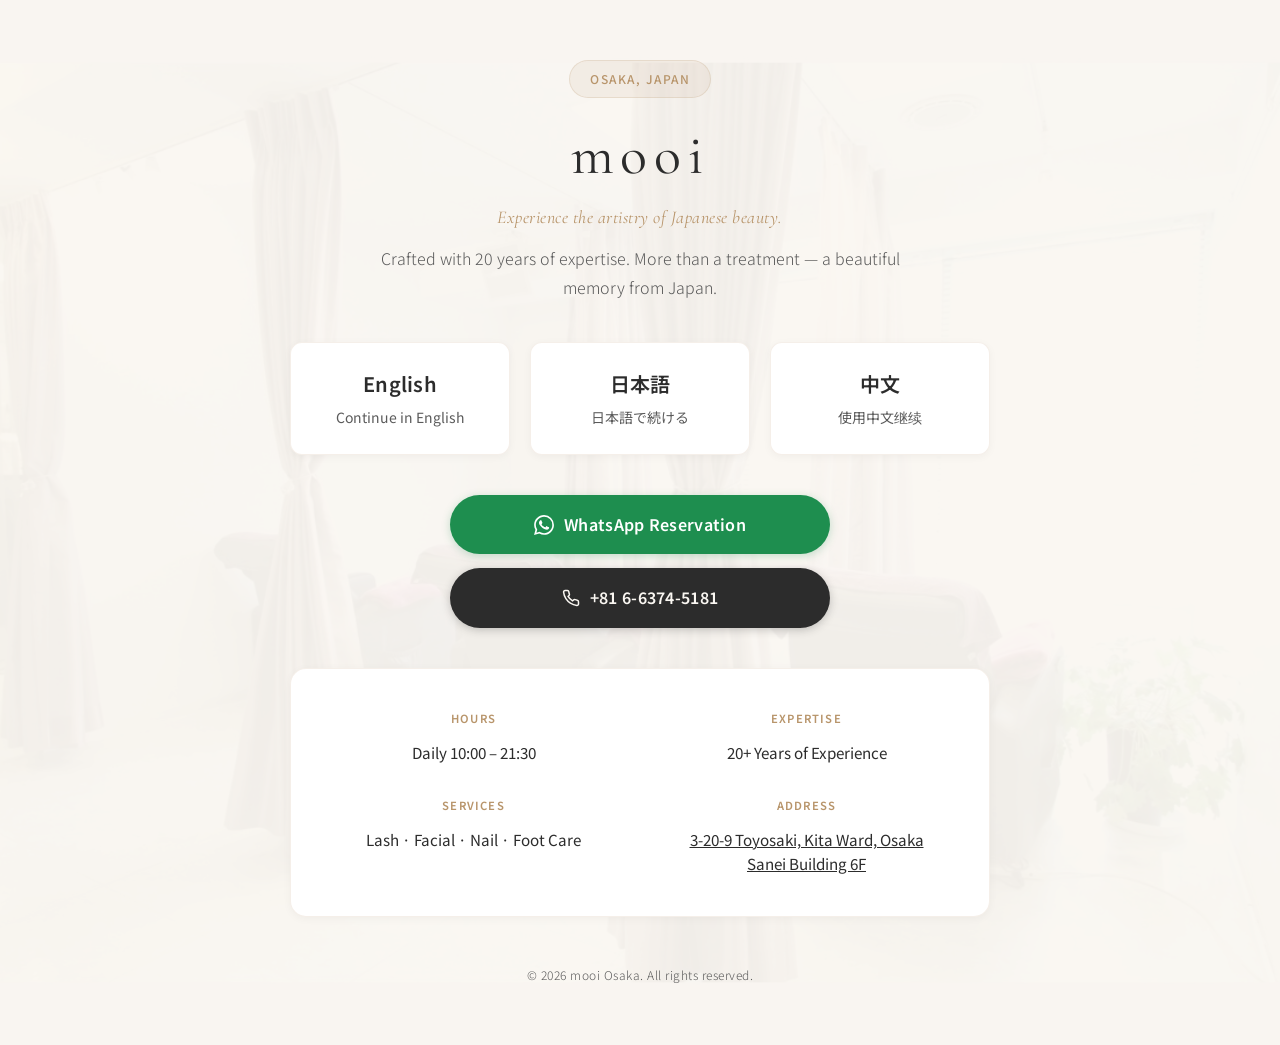
==== index.html @ b044d166 "mooi beauty salon website — initial commit - Language landing page (/) with EN/JP/CN selection - Thr" ====
<!DOCTYPE html>
<html lang="en">
<head>
  <meta charset="UTF-8">
  <meta name="viewport" content="width=device-width, initial-scale=1.0">
  <meta name="description" content="mooi — Japanese beauty salon in Osaka. Eyelash, facial, nail & foot care.">
  <title>mooi | Japanese Beauty Experience in Osaka</title>
  <link rel="preconnect" href="https://fonts.googleapis.com">
  <link rel="preconnect" href="https://fonts.gstatic.com" crossorigin>
  <link href="https://fonts.googleapis.com/css2?family=Cormorant+Garamond:ital,wght@0,400;0,500;0,600;1,400&family=Noto+Sans+JP:wght@300;400;500&family=Noto+Sans+SC:wght@300;400;500&family=Inter:wght@300;400;500;600&display=swap" rel="stylesheet">
  <link rel="stylesheet" href="styles.css">
</head>
<body>
  <main class="lang-landing">
    <div class="lang-landing-bg"></div>
    <div class="lang-landing-content">
      <!-- Brand Header -->
      <div class="lang-brand-header">
        <div class="lang-brand-badge">Osaka, Japan</div>
        <h1 class="lang-brand-name">mooi</h1>
        <p class="lang-brand-tagline">Experience the artistry of Japanese beauty.</p>
        <p class="lang-brand-sub">Crafted with 20 years of expertise. More than a treatment — a beautiful memory from Japan.</p>
      </div>

      <!-- Language Cards -->
      <div class="lang-cards">
        <a href="en/index.html" class="lang-card" aria-label="Choose English">
          <span class="lang-card-name">English</span>
          <span class="lang-card-desc">Continue in English</span>
        </a>
        <a href="jp/index.html" class="lang-card" aria-label="日本語を選択">
          <span class="lang-card-name">日本語</span>
          <span class="lang-card-desc">日本語で続ける</span>
        </a>
        <a href="cn/index.html" class="lang-card" aria-label="选择中文">
          <span class="lang-card-name">中文</span>
          <span class="lang-card-desc">使用中文继续</span>
        </a>
      </div>

      <!-- Buttons -->
      <div class="lang-buttons">
        <a href="booking.html" class="lang-btn-whatsapp">
          <svg class="lang-whatsapp-icon" viewBox="0 0 24 24" xmlns="http://www.w3.org/2000/svg">
            <path d="M17.472 14.382c-.297-.149-1.758-.867-2.03-.967-.273-.099-.471-.148-.67.15-.197.297-.767.966-.94 1.164-.173.199-.347.223-.644.075-.297-.15-1.255-.463-2.39-1.475-.884-.788-1.48-1.761-1.653-2.059-.173-.297-.018-.458.13-.606.134-.133.298-.347.446-.52.149-.174.198-.298.298-.497.099-.198.05-.371-.025-.52-.075-.149-.669-1.612-.916-2.207-.242-.579-.487-.5-.669-.51-.173-.008-.371-.01-.57-.01-.198 0-.52.074-.792.372-.272.297-1.04 1.016-1.04 2.479 0 1.462 1.065 2.875 1.213 3.074.149.198 2.096 3.2 5.077 4.487.709.306 1.262.489 1.694.625.712.227 1.36.195 1.871.118.571-.085 1.758-.719 2.006-1.413.248-.694.248-1.289.173-1.413-.074-.124-.272-.198-.57-.347m-5.421 7.403h-.004a9.87 9.87 0 01-5.031-1.378l-.361-.214-3.741.982.998-3.648-.235-.374a9.86 9.86 0 01-1.51-5.26c.001-5.45 4.436-9.884 9.888-9.884 2.64 0 5.122 1.03 6.988 2.898a9.825 9.825 0 012.893 6.994c-.003 5.45-4.437 9.884-9.885 9.884m8.413-18.297A11.815 11.815 0 0012.05 0C5.495 0 .16 5.335.157 11.892c0 2.096.547 4.142 1.588 5.945L.057 24l6.305-1.654a11.882 11.882 0 005.683 1.448h.005c6.554 0 11.89-5.335 11.893-11.893a11.821 11.821 0 00-3.48-8.413Z"/>
          </svg>
          <span>WhatsApp Reservation</span>
        </a>
        <a href="tel:+81663745181" class="lang-btn-phone">
          <svg class="lang-phone-icon" viewBox="0 0 24 24" fill="none" stroke="currentColor" stroke-width="2">
            <path d="M22 16.92v3a2 2 0 01-2.18 2 19.79 19.79 0 01-8.63-3.07 19.5 19.5 0 01-6-6 19.79 19.79 0 01-3.07-8.67A2 2 0 014.11 2h3a2 2 0 012 1.72c.127.96.361 1.903.7 2.81a2 2 0 01-.45 2.11L8.09 9.91a16 16 0 006 6l1.27-1.27a2 2 0 012.11-.45c.907.339 1.85.573 2.81.7A2 2 0 0122 16.92z"/>
          </svg>
          <span>+81 6-6374-5181</span>
        </a>
      </div>

      <!-- Store Info -->
      <div class="lang-store-info">
        <div class="lang-store-card">
          <div class="lang-store-grid">
            <div class="lang-store-item">
              <span class="lang-store-label">Hours</span>
              <span class="lang-store-text">Daily 10:00 – 21:30</span>
            </div>
            <div class="lang-store-item">
              <span class="lang-store-label">Expertise</span>
              <span class="lang-store-text">20+ Years of Experience</span>
            </div>
            <div class="lang-store-item">
              <span class="lang-store-label">Services</span>
              <span class="lang-store-text">Lash · Facial · Nail · Foot Care</span>
            </div>
            <div class="lang-store-item">
              <span class="lang-store-label">Address</span>
              <span class="lang-store-text"><a href="https://maps.app.goo.gl/LRA9g748Cib7dJYz8" target="_blank" rel="noopener">3-20-9 Toyosaki, Kita Ward, Osaka<br>Sanei Building 6F</a></span>
            </div>
          </div>
        </div>
      </div>

      <!-- Footer -->
      <div class="lang-footer">
        <p class="lang-footer-text">&copy; 2026 mooi Osaka. All rights reserved.</p>
      </div>
    </div>
  </main>
</body>
</html>
---- styles.css ----
/* ========================================
   mooi — Japanese Beauty Salon
   ======================================== */

:root {
  --cream: #faf7f2;
  --cream-dark: #f0ebe3;
  --blush: #e8d5d0;
  --blush-deep: #d4b8b0;
  --charcoal: #2c2c2c;
  --charcoal-light: #5a5a5a;
  --gold: #b8956b;
  --gold-light: #d4b896;
  --white: #ffffff;

  --font-display: "Cormorant Garamond", "Noto Sans JP", serif;
  --font-body: "Noto Sans JP", sans-serif;

  --space-xs: 0.5rem;
  --space-sm: 1rem;
  --space-md: 1.5rem;
  --space-lg: 2.5rem;
  --space-xl: 4rem;
  --space-2xl: 6rem;

  --radius: 2px;
  --transition: 0.3s ease;
  --header-h: 72px;
}

*,
*::before,
*::after {
  box-sizing: border-box;
  margin: 0;
  padding: 0;
}

html {
  scroll-behavior: smooth;
  scroll-padding-top: var(--header-h);
}

body {
  font-family: var(--font-body);
  font-weight: 300;
  font-size: 0.9375rem;
  line-height: 1.7;
  color: var(--charcoal);
  background: var(--cream);
  -webkit-font-smoothing: antialiased;
}

img {
  max-width: 100%;
  display: block;
}

a {
  color: inherit;
  text-decoration: none;
  transition: color var(--transition);
}

ul {
  list-style: none;
}

.container {
  width: min(1120px, 92vw);
  margin-inline: auto;
}

/* ---- Header ---- */

.header {
  position: fixed;
  top: 0;
  left: 0;
  right: 0;
  z-index: 100;
  height: var(--header-h);
  background: rgba(250, 247, 242, 0.92);
  backdrop-filter: blur(12px);
  border-bottom: 1px solid transparent;
  transition: border-color var(--transition), box-shadow var(--transition);
}

.header.scrolled {
  border-color: rgba(184, 149, 107, 0.15);
  box-shadow: 0 1px 20px rgba(44, 44, 44, 0.04);
}

.nav {
  display: flex;
  align-items: center;
  justify-content: space-between;
  height: 100%;
}

.logo {
  font-family: var(--font-display);
  font-size: 1.75rem;
  font-weight: 500;
  letter-spacing: 0.12em;
  color: var(--charcoal);
}

.nav-menu {
  display: flex;
  align-items: center;
  gap: 2rem;
}

.nav-links {
  display: flex;
  gap: 2rem;
}

.lang-switch {
  display: flex;
  align-items: center;
  gap: 0.5rem;
}

.lang-switch a {
  font-size: 0.6875rem;
  letter-spacing: 0.06em;
  color: var(--charcoal-light);
  padding: 0.25rem 0.5rem;
  border-radius: 1px;
  transition: all var(--transition);
}

.lang-switch a:hover {
  color: var(--gold);
}

.lang-switch a.active {
  color: var(--gold);
  background: rgba(184, 149, 107, 0.1);
}

html[lang="zh-CN"] {
  --font-body: "Noto Sans SC", "Noto Sans JP", sans-serif;
}

.nav-links a {
  font-size: 0.8125rem;
  letter-spacing: 0.08em;
  text-transform: uppercase;
  color: var(--charcoal-light);
  position: relative;
}

.nav-links a::after {
  content: "";
  position: absolute;
  bottom: -4px;
  left: 0;
  width: 0;
  height: 1px;
  background: var(--gold);
  transition: width var(--transition);
}

.nav-links a:hover {
  color: var(--charcoal);
}

.nav-links a:hover::after {
  width: 100%;
}

.nav-toggle {
  display: none;
  flex-direction: column;
  gap: 6px;
  background: none;
  border: none;
  cursor: pointer;
  padding: 4px;
}

.nav-toggle span {
  display: block;
  width: 24px;
  height: 1px;
  background: var(--charcoal);
  transition: transform var(--transition), opacity var(--transition);
}

.nav-toggle.active span:first-child {
  transform: translateY(3.5px) rotate(45deg);
}

.nav-toggle.active span:last-child {
  transform: translateY(-3.5px) rotate(-45deg);
}

/* ---- Hero Carousel ---- */

.hero {
  position: relative;
  min-height: 100vh;
  display: flex;
  align-items: center;
  justify-content: center;
  overflow: hidden;
}

.hero-carousel {
  position: absolute;
  inset: 0;
}

.hero-slide {
  position: absolute;
  inset: 0;
  background-size: cover;
  background-position: center;
  background-repeat: no-repeat;
  opacity: 0;
  transition: opacity 1.2s ease-in-out;
}

.hero-slide.active {
  opacity: 1;
}

.hero-slide::after {
  content: "";
  position: absolute;
  inset: 0;
  background:
    radial-gradient(ellipse at 70% 20%, rgba(232, 213, 208, 0.45) 0%, transparent 60%),
    radial-gradient(ellipse at 20% 80%, rgba(184, 149, 107, 0.1) 0%, transparent 50%),
    linear-gradient(180deg, rgba(250, 247, 242, 0.85) 0%, rgba(240, 235, 227, 0.75) 100%);
}

.hero-grid-overlay {
  position: absolute;
  inset: 0;
  z-index: 1;
  pointer-events: none;
  background-image:
    linear-gradient(rgba(184, 149, 107, 0.03) 1px, transparent 1px),
    linear-gradient(90deg, rgba(184, 149, 107, 0.03) 1px, transparent 1px);
  background-size: 60px 60px;
}

.hero-dots {
  position: absolute;
  bottom: 5rem;
  left: 50%;
  transform: translateX(-50%);
  display: flex;
  gap: 0.625rem;
  z-index: 2;
}

.hero-dot {
  width: 8px;
  height: 8px;
  border-radius: 50%;
  background: rgba(184, 149, 107, 0.35);
  border: none;
  cursor: pointer;
  transition: background 0.3s ease, transform 0.3s ease;
  padding: 0;
}

.hero-dot.active {
  background: var(--gold);
  transform: scale(1.3);
}

@keyframes heroZoom {
  0% { transform: scale(1); }
  100% { transform: scale(1.08); }
}

.hero-content {
  position: relative;
  text-align: center;
  padding: calc(var(--header-h) + var(--space-xl)) var(--space-sm) var(--space-xl);
}

.hero-tag {
  font-size: 0.75rem;
  letter-spacing: 0.25em;
  text-transform: uppercase;
  color: var(--gold);
  margin-bottom: var(--space-md);
}

.hero h1 {
  font-family: var(--font-display);
  font-size: clamp(2.5rem, 6vw, 4.25rem);
  font-weight: 400;
  line-height: 1.15;
  letter-spacing: 0.02em;
  margin-bottom: var(--space-md);
}

.hero-sub {
  font-size: clamp(0.875rem, 2vw, 1rem);
  color: var(--charcoal-light);
  max-width: 480px;
  margin: 0 auto var(--space-lg);
  line-height: 1.8;
}

.btn {
  display: inline-block;
  padding: 0.875rem 2.25rem;
  font-family: var(--font-body);
  font-size: 0.75rem;
  font-weight: 400;
  letter-spacing: 0.15em;
  text-transform: uppercase;
  border: 1px solid transparent;
  cursor: pointer;
  transition: all var(--transition);
}

.btn-primary {
  background: var(--charcoal);
  color: var(--cream);
  border-color: var(--charcoal);
}

.btn-primary:hover {
  background: transparent;
  color: var(--charcoal);
}

.btn-outline {
  background: transparent;
  color: var(--charcoal);
  border-color: var(--charcoal);
}

.btn-outline:hover {
  background: var(--charcoal);
  color: var(--cream);
}

.hero-scroll {
  position: absolute;
  bottom: 2rem;
  left: 50%;
  transform: translateX(-50%);
  display: flex;
  flex-direction: column;
  align-items: center;
  gap: 0.75rem;
}

.hero-scroll span {
  font-size: 0.625rem;
  letter-spacing: 0.2em;
  text-transform: uppercase;
  color: var(--charcoal-light);
}

.scroll-line {
  width: 1px;
  height: 40px;
  background: linear-gradient(to bottom, var(--gold), transparent);
  animation: scrollPulse 2s ease-in-out infinite;
}

@keyframes scrollPulse {
  0%, 100% { opacity: 0.3; transform: scaleY(0.6); }
  50% { opacity: 1; transform: scaleY(1); }
}

/* ---- Sections ---- */

.section {
  padding: var(--space-2xl) 0;
}

.section-alt {
  background: var(--cream-dark);
}

.section-label {
  font-size: 0.75rem;
  letter-spacing: 0.2em;
  text-transform: uppercase;
  color: var(--gold);
  margin-bottom: var(--space-sm);
}

.section-header {
  text-align: center;
  margin-bottom: var(--space-xl);
}

.section-header h2 {
  font-family: var(--font-display);
  font-size: clamp(2rem, 4vw, 2.75rem);
  font-weight: 400;
  letter-spacing: 0.02em;
}

.section-sub {
  margin-top: var(--space-sm);
  color: var(--charcoal-light);
  font-style: italic;
  font-family: var(--font-display);
  font-size: 1.125rem;
}

/* ---- Intro ---- */

.intro-grid {
  display: grid;
  grid-template-columns: 1fr 1fr;
  gap: var(--space-xl);
  align-items: center;
}

.intro-text h2 {
  font-family: var(--font-display);
  font-size: clamp(1.75rem, 3vw, 2.25rem);
  font-weight: 400;
  line-height: 1.3;
  margin-bottom: var(--space-md);
}

.intro-text p {
  color: var(--charcoal-light);
  margin-bottom: var(--space-sm);
}

.intro-jp {
  font-size: 0.875rem;
  color: var(--charcoal-light);
  opacity: 0.85;
  padding-left: var(--space-sm);
  border-left: 2px solid var(--blush);
}

.intro-features {
  display: flex;
  flex-direction: column;
  gap: var(--space-md);
}

.feature {
  display: flex;
  align-items: baseline;
  gap: var(--space-md);
  padding: var(--space-md) var(--space-lg);
  background: var(--white);
  border-left: 3px solid var(--gold);
}

.feature-num {
  font-family: var(--font-display);
  font-size: 2.5rem;
  font-weight: 400;
  color: var(--gold);
  line-height: 1;
}

.feature-label {
  font-size: 0.8125rem;
  letter-spacing: 0.06em;
  color: var(--charcoal-light);
}

/* ---- Environment Carousel ---- */

.env-carousel-section {
  padding: var(--space-2xl) 0;
  background: var(--cream-dark);
}

.env-carousel {
  position: relative;
  overflow: hidden;
  border: 1px solid rgba(184, 149, 107, 0.12);
}

.env-carousel-track {
  display: flex;
  transition: transform 0.6s ease;
}

.env-carousel-slide {
  min-width: 100%;
  aspect-ratio: 16 / 9;
  max-height: 520px;
}

.env-carousel-slide img {
  width: 100%;
  height: 100%;
  object-fit: cover;
}

.env-carousel-nav {
  display: flex;
  align-items: center;
  justify-content: center;
  gap: 1rem;
  margin-top: 1.25rem;
}

.env-carousel-btn {
  width: 40px;
  height: 40px;
  border-radius: 50%;
  border: 1px solid rgba(184, 149, 107, 0.3);
  background: var(--white);
  color: var(--charcoal);
  font-size: 1rem;
  cursor: pointer;
  display: flex;
  align-items: center;
  justify-content: center;
  transition: all 0.3s ease;
}

.env-carousel-btn:hover {
  background: var(--gold);
  color: var(--white);
  border-color: var(--gold);
}

.env-dots {
  display: flex;
  gap: 0.5rem;
}

.env-dot {
  width: 8px;
  height: 8px;
  border-radius: 50%;
  background: rgba(184, 149, 107, 0.3);
  border: none;
  cursor: pointer;
  padding: 0;
  transition: background 0.3s ease, transform 0.3s ease;
}

.env-dot.active {
  background: var(--gold);
  transform: scale(1.3);
}

/* ---- Service Cards ---- */

.service-grid {
  display: grid;
  grid-template-columns: repeat(3, 1fr);
  gap: var(--space-md);
}

.service-grid-2 {
  grid-template-columns: repeat(2, 1fr);
  max-width: 760px;
  margin-inline: auto;
}

.service-card {
  position: relative;
  background: var(--white);
  padding: var(--space-lg);
  border: 1px solid rgba(184, 149, 107, 0.12);
  transition: transform var(--transition), box-shadow var(--transition);
}

.service-card:hover {
  transform: translateY(-4px);
  box-shadow: 0 12px 40px rgba(44, 44, 44, 0.06);
}

.service-card.featured {
  border-color: var(--gold);
  background: linear-gradient(135deg, var(--white) 0%, rgba(232, 213, 208, 0.15) 100%);
}

.badge {
  position: absolute;
  top: -0.625rem;
  left: var(--space-md);
  background: var(--gold);
  color: var(--white);
  font-size: 0.625rem;
  letter-spacing: 0.1em;
  text-transform: uppercase;
  padding: 0.25rem 0.75rem;
}

.service-card-header {
  margin-bottom: var(--space-sm);
  padding-bottom: var(--space-sm);
  border-bottom: 1px solid rgba(184, 149, 107, 0.15);
}

.service-card-header h3 {
  font-family: var(--font-display);
  font-size: 1.375rem;
  font-weight: 500;
  margin-bottom: 0.375rem;
}

.price {
  font-family: var(--font-display);
  font-size: 1.25rem;
  color: var(--gold);
  letter-spacing: 0.02em;
}

.price-sub {
  font-family: var(--font-display);
  font-size: 0.9375rem;
  color: var(--charcoal-light);
  margin-top: 0.125rem;
}

.price-group .price {
  margin-bottom: 0;
}

.service-desc {
  font-size: 0.875rem;
  color: var(--charcoal-light);
  margin-bottom: var(--space-md);
  line-height: 1.65;
}

.includes {
  display: flex;
  flex-direction: column;
  gap: 0.5rem;
}

.includes li {
  font-size: 0.8125rem;
  color: var(--charcoal-light);
  padding-left: 1.25rem;
  position: relative;
}

.includes li::before {
  content: "—";
  position: absolute;
  left: 0;
  color: var(--blush-deep);
}

.includes li.gift {
  color: var(--gold);
  font-weight: 400;
}

.includes li.gift::before {
  content: "★";
  color: var(--gold);
}

.includes-inline {
  flex-direction: row;
  flex-wrap: wrap;
  gap: 0.5rem 1.5rem;
}

.subsection {
  margin-top: var(--space-xl);
}

.subsection-title {
  font-family: var(--font-display);
  font-size: 1.5rem;
  font-weight: 400;
  text-align: center;
  margin-bottom: var(--space-md);
  color: var(--charcoal-light);
}

.service-card-wide {
  max-width: 640px;
  margin-inline: auto;
}

/* ---- Visit ---- */

.visit {
  background: var(--charcoal);
  color: var(--cream);
}

.visit .section-label {
  color: var(--gold-light);
}

.visit h2 {
  font-family: var(--font-display);
  font-size: clamp(1.75rem, 3vw, 2.25rem);
  font-weight: 400;
  margin-bottom: var(--space-lg);
}

.visit-grid {
  display: grid;
  grid-template-columns: 1fr 1fr;
  gap: var(--space-xl);
  align-items: start;
  min-width: 0;
}

.visit-grid > * {
  min-width: 0;
}

.visit-details {
  display: flex;
  flex-direction: column;
  gap: var(--space-lg);
  margin-bottom: var(--space-lg);
}

.visit-item h4 {
  font-size: 0.6875rem;
  letter-spacing: 0.15em;
  text-transform: uppercase;
  color: var(--gold-light);
  margin-bottom: 0.5rem;
}

.visit-item p {
  font-size: 0.9375rem;
  line-height: 1.7;
  color: rgba(250, 247, 242, 0.85);
}

.visit-en {
  font-size: 0.8125rem !important;
  opacity: 0.6;
  margin-top: 0.375rem;
}

.visit-item a {
  color: var(--cream);
  border-bottom: 1px solid rgba(250, 247, 242, 0.3);
}

.visit-item a:hover {
  color: var(--gold-light);
  border-color: var(--gold-light);
}

.visit .btn-outline {
  color: var(--cream);
  border-color: rgba(250, 247, 242, 0.4);
}

.visit .btn-outline:hover {
  background: var(--cream);
  color: var(--charcoal);
  border-color: var(--cream);
}

.visit-map {
  aspect-ratio: 4 / 3;
  min-height: 320px;
  max-width: 100%;
  overflow: hidden;
  background: rgba(250, 247, 242, 0.05);
  border: 1px solid rgba(250, 247, 242, 0.1);
}

.visit-map iframe {
  width: 100%;
  height: 100%;
  filter: grayscale(30%) contrast(1.05);
}

/* ---- Footer ---- */

.footer {
  padding: var(--space-lg) 0;
  background: #1a1a1a;
  text-align: center;
}

.footer-inner {
  display: flex;
  flex-direction: column;
  align-items: center;
  gap: var(--space-xs);
}

.footer .logo {
  color: var(--cream);
  font-size: 1.5rem;
}

.footer-tagline {
  font-family: var(--font-display);
  font-style: italic;
  font-size: 0.9375rem;
  color: rgba(250, 247, 242, 0.5);
}

.footer-copy {
  font-size: 0.75rem;
  color: rgba(250, 247, 242, 0.3);
  margin-top: var(--space-sm);
}

/* ---- Responsive ---- */

@media (max-width: 900px) {
  .service-grid {
    grid-template-columns: 1fr;
    max-width: 480px;
    margin-inline: auto;
  }

  .service-grid-2 {
    grid-template-columns: 1fr;
  }

  .intro-grid,
  .visit-grid {
    grid-template-columns: 1fr;
  }

  .visit-map {
    order: -1;
    min-height: 240px;
    max-width: 100%;
    width: 100%;
  }

  .visit-map iframe {
    width: 100%;
    height: 100%;
  }

  .env-carousel-slide {
    aspect-ratio: 4 / 3;
    max-height: 360px;
  }
}

@media (max-width: 640px) {
  :root {
    --space-2xl: 4rem;
  }

  .hero-scroll {
    display: none;
  }

  .hero-dots {
    bottom: 3.5rem;
  }

  .nav-toggle {
    display: flex;
  }

  .nav-menu {
    position: fixed;
    top: var(--header-h);
    left: 0;
    right: 0;
    flex-direction: column;
    background: rgba(250, 247, 242, 0.98);
    backdrop-filter: blur(12px);
    padding: var(--space-lg) 0;
    gap: var(--space-md);
    transform: translateY(-120%);
    opacity: 0;
    transition: transform var(--transition), opacity var(--transition);
    border-bottom: 1px solid rgba(184, 149, 107, 0.15);
  }

  .nav-menu.open {
    transform: translateY(0);
    opacity: 1;
  }

  .nav-links {
    flex-direction: column;
    align-items: center;
    gap: var(--space-md);
  }

  .intro-features {
    flex-direction: row;
    flex-wrap: wrap;
  }

  .feature {
    flex: 1 1 calc(50% - var(--space-sm));
    flex-direction: column;
    gap: var(--space-xs);
    padding: var(--space-sm);
  }

  .feature-num {
    font-size: 1.75rem;
  }

  .env-carousel-slide {
    aspect-ratio: 3 / 4;
    max-height: 320px;
  }

  .env-carousel-btn {
    width: 34px;
    height: 34px;
  }

  .whatsapp-btn {
    bottom: 6.5rem;
    right: 1rem;
    width: 46px;
    height: 46px;
  }

  .back-to-top {
    bottom: 1rem;
    right: 1rem;
    width: 38px;
    height: 38px;
  }

  .service-card {
    padding: var(--space-md);
  }
}

/* ---- Language Landing ---- */

.lang-landing {
  position: relative;
  min-height: 100vh;
  display: flex;
  align-items: center;
  justify-content: center;
  padding: 60px 20px;
  background: var(--cream);
}

.lang-landing-bg {
  position: absolute;
  inset: 0;
  background: url(assets/images/interior-salon-01.jpg) center/cover no-repeat;
  opacity: 0.04;
  z-index: 0;
}

.lang-landing-content {
  position: relative;
  z-index: 1;
  width: 100%;
  max-width: 900px;
  display: flex;
  flex-direction: column;
  align-items: center;
  gap: 2.5rem;
  animation: langFadeInUp 0.8s ease-out;
}

@keyframes langFadeInUp {
  from { opacity: 0; transform: translateY(20px); }
  to   { opacity: 1; transform: translateY(0); }
}

/* Brand Header */
.lang-brand-header {
  text-align: center;
  width: 100%;
  animation: langFadeInUp 0.8s ease-out 0.2s both;
}

.lang-brand-badge {
  display: inline-flex;
  align-items: center;
  background: rgba(184, 149, 107, 0.1);
  border: 1px solid rgba(184, 149, 107, 0.2);
  border-radius: 50px;
  padding: 8px 20px;
  margin-bottom: 1.5rem;
  font-size: 0.75rem;
  color: var(--gold);
  font-weight: 500;
  letter-spacing: 1.5px;
  text-transform: uppercase;
}

.lang-brand-name {
  font-family: var(--font-display);
  font-size: clamp(2.5rem, 6vw, 3.5rem);
  font-weight: 400;
  letter-spacing: 0.12em;
  color: var(--charcoal);
  margin-bottom: 0.75rem;
  line-height: 1.2;
}

.lang-brand-tagline {
  font-family: var(--font-display);
  font-style: italic;
  font-size: clamp(0.9375rem, 2vw, 1.125rem);
  font-weight: 400;
  color: var(--gold);
  letter-spacing: 0.5px;
  margin-bottom: 0.75rem;
}

.lang-brand-sub {
  font-size: clamp(0.875rem, 1.5vw, 1rem);
  font-weight: 300;
  color: var(--charcoal-light);
  line-height: 1.8;
  max-width: 520px;
  margin-left: auto;
  margin-right: auto;
}

/* Language Cards */
.lang-cards {
  display: grid;
  grid-template-columns: repeat(3, 1fr);
  gap: 1.25rem;
  width: 100%;
  max-width: 700px;
  animation: langFadeInUp 0.8s ease-out 0.4s both;
}

.lang-card {
  background: var(--white);
  border: 1px solid rgba(184, 149, 107, 0.15);
  border-radius: 12px;
  padding: 1.5rem;
  text-align: center;
  text-decoration: none;
  color: var(--charcoal);
  transition: all 0.3s ease;
  cursor: pointer;
  display: flex;
  flex-direction: column;
  align-items: center;
  justify-content: center;
  min-height: 110px;
  box-shadow: 0 2px 8px rgba(0,0,0,0.04);
}

.lang-card:hover {
  transform: translateY(-3px);
  border-color: var(--gold);
  box-shadow: 0 8px 24px rgba(0,0,0,0.08);
}

.lang-card:active {
  transform: translateY(-1px);
}

.lang-card-name {
  font-size: 1.25rem;
  font-weight: 600;
  letter-spacing: 0.3px;
  margin-bottom: 0.35rem;
  color: var(--charcoal);
}

.lang-card-desc {
  font-size: 0.875rem;
  font-weight: 400;
  color: var(--charcoal-light);
}

/* Buttons */
.lang-buttons {
  width: 100%;
  max-width: 700px;
  display: flex;
  flex-direction: column;
  align-items: center;
  gap: 0.875rem;
  animation: langFadeInUp 0.8s ease-out 0.6s both;
}

.lang-btn-whatsapp,
.lang-btn-phone {
  display: inline-flex;
  align-items: center;
  justify-content: center;
  gap: 10px;
  padding: 16px 36px;
  border-radius: 50px;
  text-decoration: none;
  font-size: 1rem;
  font-weight: 600;
  transition: all 0.3s ease;
  white-space: nowrap;
  letter-spacing: 0.3px;
  width: 100%;
  max-width: 380px;
}

.lang-btn-whatsapp {
  background: #1E8E4F;
  color: #fff;
  box-shadow: 0 2px 8px rgba(30,142,79,0.25);
}

.lang-btn-whatsapp:hover {
  transform: translateY(-2px);
  box-shadow: 0 4px 16px rgba(30,142,79,0.35);
  background: #20A05A;
}

.lang-whatsapp-icon {
  width: 20px;
  height: 20px;
  fill: currentColor;
  flex-shrink: 0;
}

.lang-btn-phone {
  background: var(--charcoal);
  color: var(--cream);
  box-shadow: 0 2px 8px rgba(44,44,44,0.25);
}

.lang-btn-phone:hover {
  transform: translateY(-2px);
  box-shadow: 0 4px 16px rgba(44,44,44,0.35);
  background: #3a3a3a;
}

.lang-phone-icon {
  width: 18px;
  height: 18px;
  flex-shrink: 0;
}

/* Store Info Card */
.lang-store-info {
  width: 100%;
  max-width: 700px;
  animation: langFadeInUp 0.8s ease-out 0.8s both;
}

.lang-store-card {
  background: var(--white);
  border: 1px solid rgba(184, 149, 107, 0.15);
  border-radius: 16px;
  padding: 2.5rem 2rem;
  box-shadow: 0 2px 8px rgba(0,0,0,0.04);
  transition: all 0.3s ease;
}

.lang-store-card:hover {
  transform: translateY(-2px);
  box-shadow: 0 8px 24px rgba(0,0,0,0.08);
  border-color: var(--gold);
}

.lang-store-grid {
  display: grid;
  grid-template-columns: repeat(2, 1fr);
  gap: 2rem;
}

.lang-store-item {
  display: flex;
  flex-direction: column;
  gap: 0.5rem;
  text-align: center;
}

.lang-store-label {
  font-size: 0.7rem;
  font-weight: 600;
  color: var(--gold);
  letter-spacing: 1.2px;
  text-transform: uppercase;
  margin-bottom: 0.25rem;
}

.lang-store-text {
  font-size: 0.95rem;
  color: var(--charcoal);
  font-weight: 400;
  line-height: 1.6;
}

.lang-store-text a {
  color: var(--charcoal);
  text-decoration: underline;
  transition: color 0.3s;
}

.lang-store-text a:hover {
  color: var(--gold);
}

/* Footer */
.lang-footer {
  width: 100%;
  max-width: 700px;
  text-align: center;
  padding-top: 0.5rem;
  animation: langFadeInUp 0.8s ease-out 1s both;
}

.lang-footer-text {
  font-size: 0.75rem;
  color: var(--charcoal-light);
  font-weight: 300;
  letter-spacing: 0.5px;
}

/* ---- Booking Button (Service Cards) ---- */

.btn-booking {
  display: inline-flex;
  align-items: center;
  justify-content: center;
  gap: 8px;
  width: 100%;
  padding: 12px 20px;
  margin-top: var(--space-md);
  background: #1E8E4F;
  color: #fff;
  border: none;
  border-radius: 50px;
  font-family: var(--font-body);
  font-size: 0.8125rem;
  font-weight: 500;
  letter-spacing: 0.05em;
  cursor: pointer;
  text-decoration: none;
  transition: all 0.3s ease;
  box-shadow: 0 2px 8px rgba(30,142,79,0.2);
}

.btn-booking:hover {
  background: #20A05A;
  transform: translateY(-2px);
  box-shadow: 0 4px 16px rgba(30,142,79,0.3);
}

.btn-booking svg {
  width: 18px;
  height: 18px;
  fill: currentColor;
  flex-shrink: 0;
}

/* ---- Language Landing Responsive ---- */

@media (max-width: 768px) {
  .lang-landing {
    padding: 50px 20px;
  }

  .lang-landing-content {
    gap: 2rem;
  }

  .lang-cards {
    grid-template-columns: 1fr;
    gap: 1rem;
    max-width: 380px;
  }

  .lang-card {
    padding: 1.25rem 1.5rem;
    min-height: 100px;
  }

  .lang-store-card {
    padding: 2rem 1.5rem;
  }

  .lang-store-grid {
    grid-template-columns: 1fr;
    gap: 1.5rem;
  }

  .lang-btn-whatsapp,
  .lang-btn-phone {
    max-width: 100%;
  }
}

@media (max-width: 568px) {
  .lang-landing {
    padding: 40px 15px;
  }

  .lang-landing-content {
    gap: 1.75rem;
  }

  .lang-brand-badge {
    font-size: 0.7rem;
    padding: 6px 16px;
  }

  .lang-brand-sub {
    font-size: 0.9rem;
    padding: 0 10px;
  }

  .lang-card {
    padding: 1.15rem 1.2rem;
    min-height: 90px;
  }

  .lang-card-name {
    font-size: 1.15rem;
  }

  .lang-card-desc {
    font-size: 0.8rem;
  }

  .lang-store-card {
    padding: 1.75rem 1.25rem;
  }

  .lang-store-grid {
    gap: 1.25rem;
  }

  .lang-store-text {
    font-size: 0.9rem;
  }

  .lang-btn-whatsapp,
  .lang-btn-phone {
    padding: 14px 28px;
    font-size: 0.95rem;
  }
}

/* Touch device optimization */
@media (hover: none) and (pointer: coarse) {
  .lang-card:hover {
    transform: none;
  }

  .lang-card:active {
    transform: scale(0.98);
    border-color: var(--gold);
  }

  .lang-btn-whatsapp:hover,
  .lang-btn-phone:hover {
    transform: none;
  }

  .lang-btn-whatsapp:active,
  .lang-btn-phone:active {
    transform: scale(0.97);
  }
}

/* ---- WhatsApp Button ---- */

.whatsapp-btn {
  position: fixed;
  bottom: 5.5rem;
  right: 2rem;
  z-index: 99;
  width: 52px;
  height: 52px;
  border-radius: 50%;
  background: #25D366;
  color: #fff;
  border: none;
  cursor: pointer;
  display: flex;
  align-items: center;
  justify-content: center;
  box-shadow: 0 4px 16px rgba(37, 211, 102, 0.35);
  transition: transform 0.3s ease, box-shadow 0.3s ease;
  text-decoration: none;
}

.whatsapp-btn:hover {
  transform: scale(1.1);
  box-shadow: 0 6px 24px rgba(37, 211, 102, 0.5);
}

.whatsapp-btn svg {
  width: 26px;
  height: 26px;
  fill: currentColor;
}

/* ---- Back to Top ---- */

.back-to-top {
  position: fixed;
  bottom: 2rem;
  right: 2rem;
  z-index: 99;
  width: 44px;
  height: 44px;
  border-radius: 50%;
  background: var(--charcoal);
  color: var(--cream);
  border: 1px solid rgba(250, 247, 242, 0.2);
  font-size: 1.125rem;
  cursor: pointer;
  display: flex;
  align-items: center;
  justify-content: center;
  opacity: 0;
  transform: translateY(12px);
  transition: opacity 0.3s ease, transform 0.3s ease, background 0.3s ease;
  pointer-events: none;
}

.back-to-top.visible {
  opacity: 1;
  transform: translateY(0);
  pointer-events: auto;
}

.back-to-top:hover {
  background: var(--gold);
  border-color: var(--gold);
}
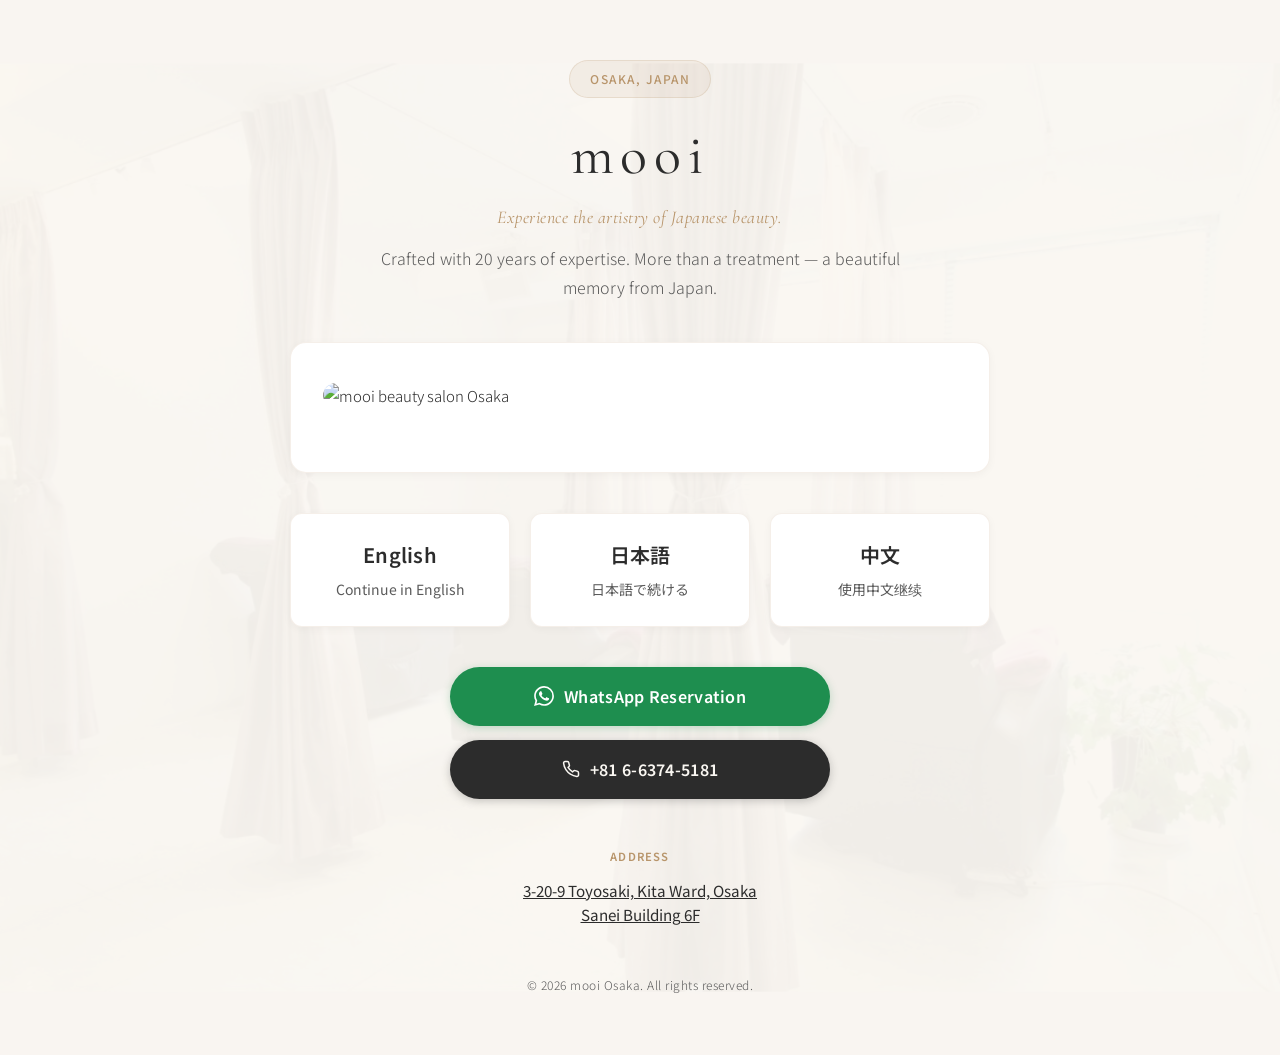
==== commit 9af2021a: "Redesign navigation: hamburger top-right, lang switch in dropdown, remove WhatsApp float, add hero q" ====
--- a/index.html
+++ b/index.html
@@ -20,6 +20,15 @@
         <h1 class="lang-brand-name">mooi</h1>
         <p class="lang-brand-tagline">Experience the artistry of Japanese beauty.</p>
         <p class="lang-brand-sub">Crafted with 20 years of expertise. More than a treatment — a beautiful memory from Japan.</p>
+      </div>
+
+      <!-- Store Info (promo image above language cards) -->
+      <div class="lang-store-info">
+        <div class="lang-store-card">
+          <div class="lang-store-image">
+            <img src="assets/images/promo.jpg" alt="mooi beauty salon Osaka" loading="lazy">
+          </div>
+        </div>
       </div>
 
       <!-- Language Cards -->
@@ -54,28 +63,10 @@
         </a>
       </div>
 
-      <!-- Store Info -->
-      <div class="lang-store-info">
-        <div class="lang-store-card">
-          <div class="lang-store-grid">
-            <div class="lang-store-item">
-              <span class="lang-store-label">Hours</span>
-              <span class="lang-store-text">Daily 10:00 – 21:30</span>
-            </div>
-            <div class="lang-store-item">
-              <span class="lang-store-label">Expertise</span>
-              <span class="lang-store-text">20+ Years of Experience</span>
-            </div>
-            <div class="lang-store-item">
-              <span class="lang-store-label">Services</span>
-              <span class="lang-store-text">Lash · Facial · Nail · Foot Care</span>
-            </div>
-            <div class="lang-store-item">
-              <span class="lang-store-label">Address</span>
-              <span class="lang-store-text"><a href="https://maps.app.goo.gl/LRA9g748Cib7dJYz8" target="_blank" rel="noopener">3-20-9 Toyosaki, Kita Ward, Osaka<br>Sanei Building 6F</a></span>
-            </div>
-          </div>
-        </div>
+      <!-- Address -->
+      <div class="lang-store-addr-section">
+        <span class="lang-store-label">Address</span>
+        <span class="lang-store-text"><a href="https://maps.app.goo.gl/2wzqg8pJHD53etgF6" target="_blank" rel="noopener">3-20-9 Toyosaki, Kita Ward, Osaka<br>Sanei Building 6F</a></span>
       </div>
 
       <!-- Footer -->
--- a/styles.css
+++ b/styles.css
@@ -301,6 +301,9 @@
   line-height: 1.15;
   letter-spacing: 0.02em;
   margin-bottom: var(--space-md);
+  max-width: 600px;
+  margin-left: auto;
+  margin-right: auto;
 }
 
 .hero-sub {
@@ -346,6 +349,36 @@
   color: var(--cream);
 }
 
+/* Hero quick nav pills */
+.hero-quick-nav {
+  display: flex;
+  flex-wrap: wrap;
+  justify-content: center;
+  gap: 0.5rem;
+  margin-top: var(--space-lg);
+}
+
+.hero-nav-pill {
+  display: inline-block;
+  padding: 0.5rem 1.25rem;
+  font-family: var(--font-body);
+  font-size: 0.75rem;
+  font-weight: 400;
+  letter-spacing: 0.08em;
+  color: var(--charcoal);
+  background: transparent;
+  border: 1px solid rgba(0,0,0,0.12);
+  border-radius: 999px;
+  text-decoration: none;
+  transition: all var(--transition);
+}
+
+.hero-nav-pill:hover {
+  background: var(--charcoal);
+  color: var(--cream);
+  border-color: var(--charcoal);
+}
+
 .hero-scroll {
   position: absolute;
   bottom: 2rem;
@@ -471,6 +504,24 @@
   font-size: 0.8125rem;
   letter-spacing: 0.06em;
   color: var(--charcoal-light);
+}
+
+.intro-promo-image {
+  width: 100%;
+  border-radius: 12px;
+  overflow: hidden;
+}
+
+.intro-promo-image img {
+  width: 100%;
+  height: auto;
+  display: block;
+  border-radius: 12px;
+  transition: transform 0.6s ease;
+}
+
+.intro-promo-image img:hover {
+  transform: scale(1.02);
 }
 
 /* ---- Environment Carousel ---- */
@@ -895,20 +946,22 @@
     gap: var(--space-md);
   }
 
+  .nav-menu .lang-switch {
+    flex-direction: row;
+    justify-content: center;
+    gap: 0.5rem;
+    padding-top: var(--space-sm);
+    border-top: 1px solid rgba(184,149,107,0.1);
+    margin-top: 0.25rem;
+  }
+
+  .nav-menu .lang-switch a {
+    font-size: 0.75rem;
+    padding: 0.35rem 0.6rem;
+  }
+
   .intro-features {
-    flex-direction: row;
-    flex-wrap: wrap;
-  }
-
-  .feature {
-    flex: 1 1 calc(50% - var(--space-sm));
-    flex-direction: column;
-    gap: var(--space-xs);
-    padding: var(--space-sm);
-  }
-
-  .feature-num {
-    font-size: 1.75rem;
+    width: 100%;
   }
 
   .env-carousel-slide {
@@ -1169,17 +1222,32 @@
   border-color: var(--gold);
 }
 
-.lang-store-grid {
-  display: grid;
-  grid-template-columns: repeat(2, 1fr);
-  gap: 2rem;
-}
-
-.lang-store-item {
+.lang-store-image {
+  width: 100%;
+  border-radius: 12px;
+  overflow: hidden;
+  margin-bottom: 1.5rem;
+}
+
+.lang-store-image img {
+  width: 100%;
+  height: auto;
+  display: block;
+  border-radius: 12px;
+  transition: transform 0.6s ease;
+}
+
+.lang-store-card:hover .lang-store-image img {
+  transform: scale(1.02);
+}
+
+.lang-store-addr-section {
   display: flex;
   flex-direction: column;
   gap: 0.5rem;
   text-align: center;
+  padding-top: 0.5rem;
+  animation: langFadeInUp 0.8s ease-out 1s both;
 }
 
 .lang-store-label {
@@ -1287,11 +1355,6 @@
     padding: 2rem 1.5rem;
   }
 
-  .lang-store-grid {
-    grid-template-columns: 1fr;
-    gap: 1.5rem;
-  }
-
   .lang-btn-whatsapp,
   .lang-btn-phone {
     max-width: 100%;
@@ -1332,10 +1395,6 @@
 
   .lang-store-card {
     padding: 1.75rem 1.25rem;
-  }
-
-  .lang-store-grid {
-    gap: 1.25rem;
   }
 
   .lang-store-text {
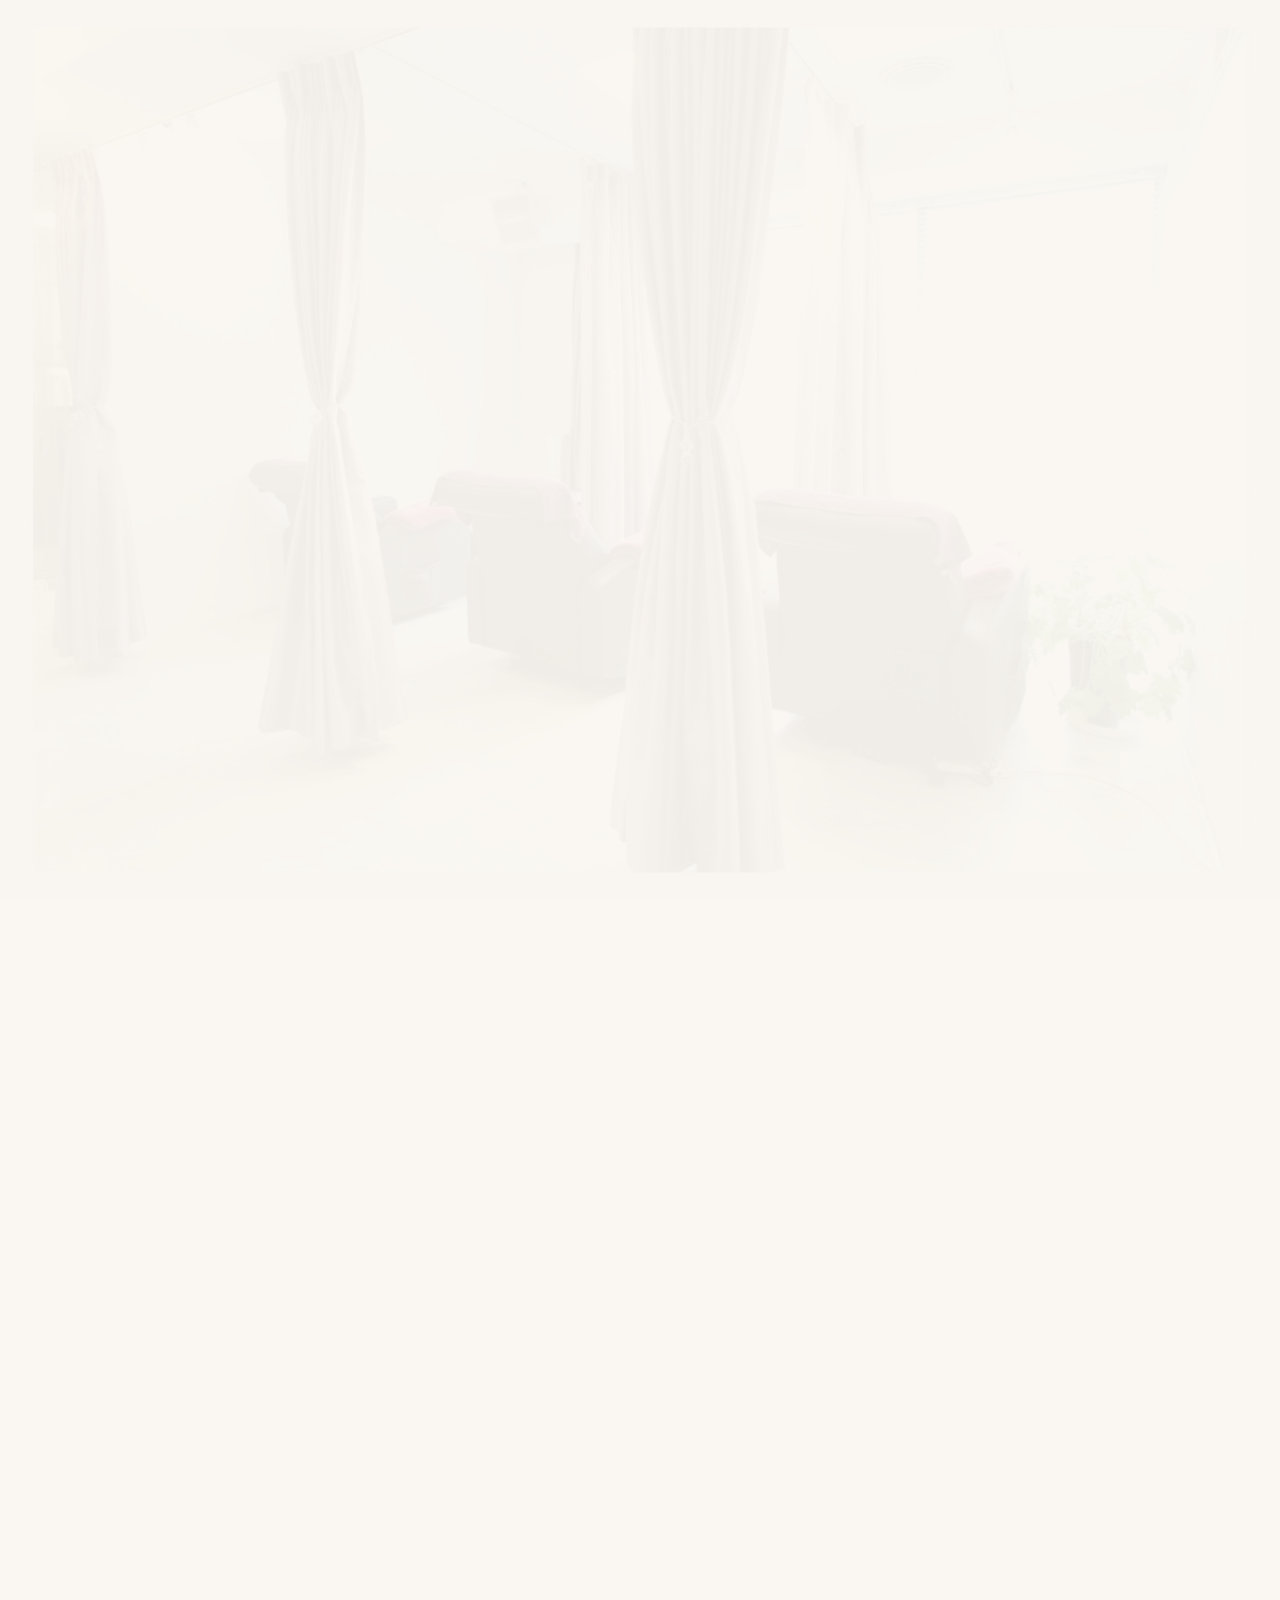
==== commit aeadf9a4: "Rename index.html to landing.html, add redirect - Rename index.html → landing.html (language selecti" ====
--- a/index.html
+++ b/index.html
@@ -2,78 +2,10 @@
 <html lang="en">
 <head>
   <meta charset="UTF-8">
-  <meta name="viewport" content="width=device-width, initial-scale=1.0">
-  <meta name="description" content="mooi — Japanese beauty salon in Osaka. Eyelash, facial, nail & foot care.">
-  <title>mooi | Japanese Beauty Experience in Osaka</title>
-  <link rel="preconnect" href="https://fonts.googleapis.com">
-  <link rel="preconnect" href="https://fonts.gstatic.com" crossorigin>
-  <link href="https://fonts.googleapis.com/css2?family=Cormorant+Garamond:ital,wght@0,400;0,500;0,600;1,400&family=Noto+Sans+JP:wght@300;400;500&family=Noto+Sans+SC:wght@300;400;500&family=Inter:wght@300;400;500;600&display=swap" rel="stylesheet">
-  <link rel="stylesheet" href="styles.css">
+  <meta http-equiv="refresh" content="0; url=landing.html">
+  <title>mooi Osaka</title>
 </head>
 <body>
-  <main class="lang-landing">
-    <div class="lang-landing-bg"></div>
-    <div class="lang-landing-content">
-      <!-- Brand Header -->
-      <div class="lang-brand-header">
-        <div class="lang-brand-badge">Osaka, Japan</div>
-        <h1 class="lang-brand-name">mooi</h1>
-        <p class="lang-brand-tagline">Experience the artistry of Japanese beauty.</p>
-        <p class="lang-brand-sub">Crafted with 20 years of expertise. More than a treatment — a beautiful memory from Japan.</p>
-      </div>
-
-      <!-- Store Info (promo image above language cards) -->
-      <div class="lang-store-info">
-        <div class="lang-store-card">
-          <div class="lang-store-image">
-            <img src="assets/images/promo.jpg" alt="mooi beauty salon Osaka" loading="lazy">
-          </div>
-        </div>
-      </div>
-
-      <!-- Language Cards -->
-      <div class="lang-cards">
-        <a href="en/index.html" class="lang-card" aria-label="Choose English">
-          <span class="lang-card-name">English</span>
-          <span class="lang-card-desc">Continue in English</span>
-        </a>
-        <a href="jp/index.html" class="lang-card" aria-label="日本語を選択">
-          <span class="lang-card-name">日本語</span>
-          <span class="lang-card-desc">日本語で続ける</span>
-        </a>
-        <a href="cn/index.html" class="lang-card" aria-label="选择中文">
-          <span class="lang-card-name">中文</span>
-          <span class="lang-card-desc">使用中文继续</span>
-        </a>
-      </div>
-
-      <!-- Buttons -->
-      <div class="lang-buttons">
-        <a href="booking.html" class="lang-btn-whatsapp">
-          <svg class="lang-whatsapp-icon" viewBox="0 0 24 24" xmlns="http://www.w3.org/2000/svg">
-            <path d="M17.472 14.382c-.297-.149-1.758-.867-2.03-.967-.273-.099-.471-.148-.67.15-.197.297-.767.966-.94 1.164-.173.199-.347.223-.644.075-.297-.15-1.255-.463-2.39-1.475-.884-.788-1.48-1.761-1.653-2.059-.173-.297-.018-.458.13-.606.134-.133.298-.347.446-.52.149-.174.198-.298.298-.497.099-.198.05-.371-.025-.52-.075-.149-.669-1.612-.916-2.207-.242-.579-.487-.5-.669-.51-.173-.008-.371-.01-.57-.01-.198 0-.52.074-.792.372-.272.297-1.04 1.016-1.04 2.479 0 1.462 1.065 2.875 1.213 3.074.149.198 2.096 3.2 5.077 4.487.709.306 1.262.489 1.694.625.712.227 1.36.195 1.871.118.571-.085 1.758-.719 2.006-1.413.248-.694.248-1.289.173-1.413-.074-.124-.272-.198-.57-.347m-5.421 7.403h-.004a9.87 9.87 0 01-5.031-1.378l-.361-.214-3.741.982.998-3.648-.235-.374a9.86 9.86 0 01-1.51-5.26c.001-5.45 4.436-9.884 9.888-9.884 2.64 0 5.122 1.03 6.988 2.898a9.825 9.825 0 012.893 6.994c-.003 5.45-4.437 9.884-9.885 9.884m8.413-18.297A11.815 11.815 0 0012.05 0C5.495 0 .16 5.335.157 11.892c0 2.096.547 4.142 1.588 5.945L.057 24l6.305-1.654a11.882 11.882 0 005.683 1.448h.005c6.554 0 11.89-5.335 11.893-11.893a11.821 11.821 0 00-3.48-8.413Z"/>
-          </svg>
-          <span>WhatsApp Reservation</span>
-        </a>
-        <a href="tel:+81663745181" class="lang-btn-phone">
-          <svg class="lang-phone-icon" viewBox="0 0 24 24" fill="none" stroke="currentColor" stroke-width="2">
-            <path d="M22 16.92v3a2 2 0 01-2.18 2 19.79 19.79 0 01-8.63-3.07 19.5 19.5 0 01-6-6 19.79 19.79 0 01-3.07-8.67A2 2 0 014.11 2h3a2 2 0 012 1.72c.127.96.361 1.903.7 2.81a2 2 0 01-.45 2.11L8.09 9.91a16 16 0 006 6l1.27-1.27a2 2 0 012.11-.45c.907.339 1.85.573 2.81.7A2 2 0 0122 16.92z"/>
-          </svg>
-          <span>+81 6-6374-5181</span>
-        </a>
-      </div>
-
-      <!-- Address -->
-      <div class="lang-store-addr-section">
-        <span class="lang-store-label">Address</span>
-        <span class="lang-store-text"><a href="https://maps.app.goo.gl/2wzqg8pJHD53etgF6" target="_blank" rel="noopener">3-20-9 Toyosaki, Kita Ward, Osaka<br>Sanei Building 6F</a></span>
-      </div>
-
-      <!-- Footer -->
-      <div class="lang-footer">
-        <p class="lang-footer-text">&copy; 2026 mooi Osaka. All rights reserved.</p>
-      </div>
-    </div>
-  </main>
+  <p>Redirecting to <a href="landing.html">mooi Osaka</a>...</p>
 </body>
 </html>
